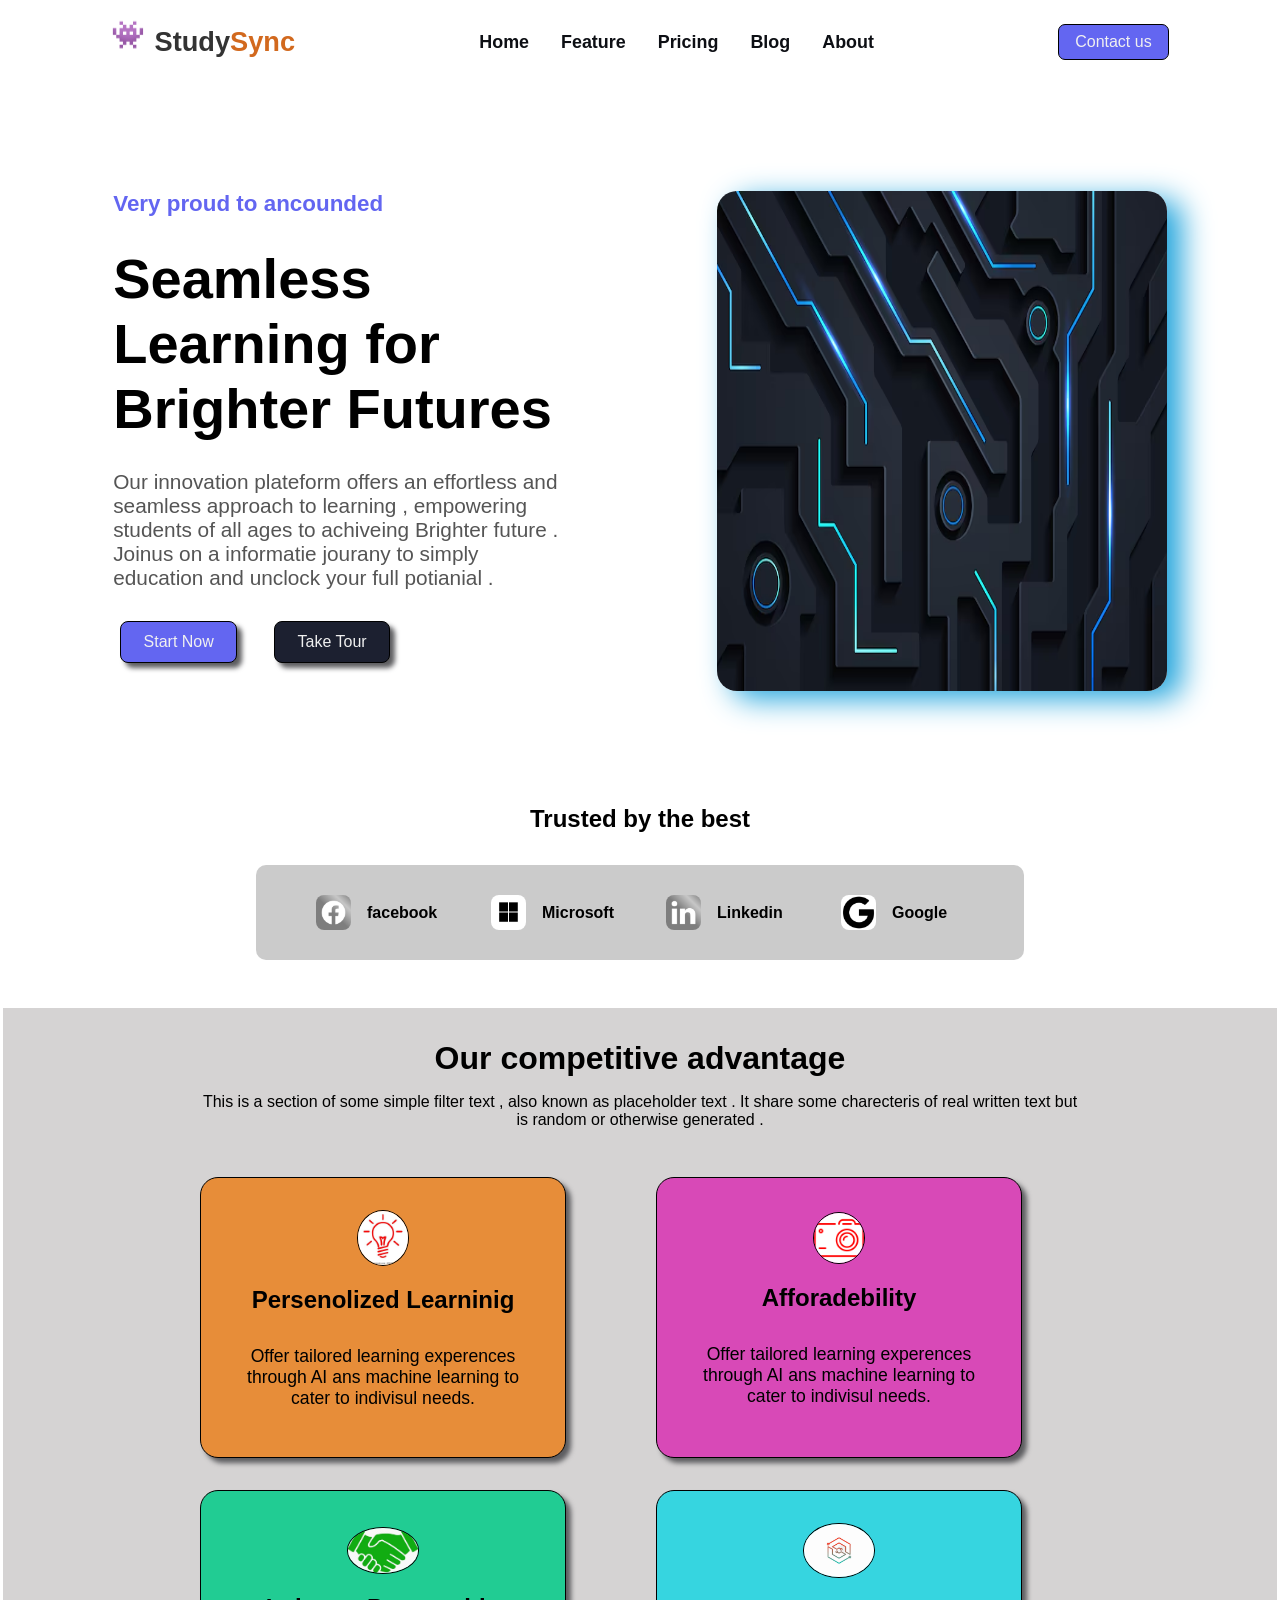
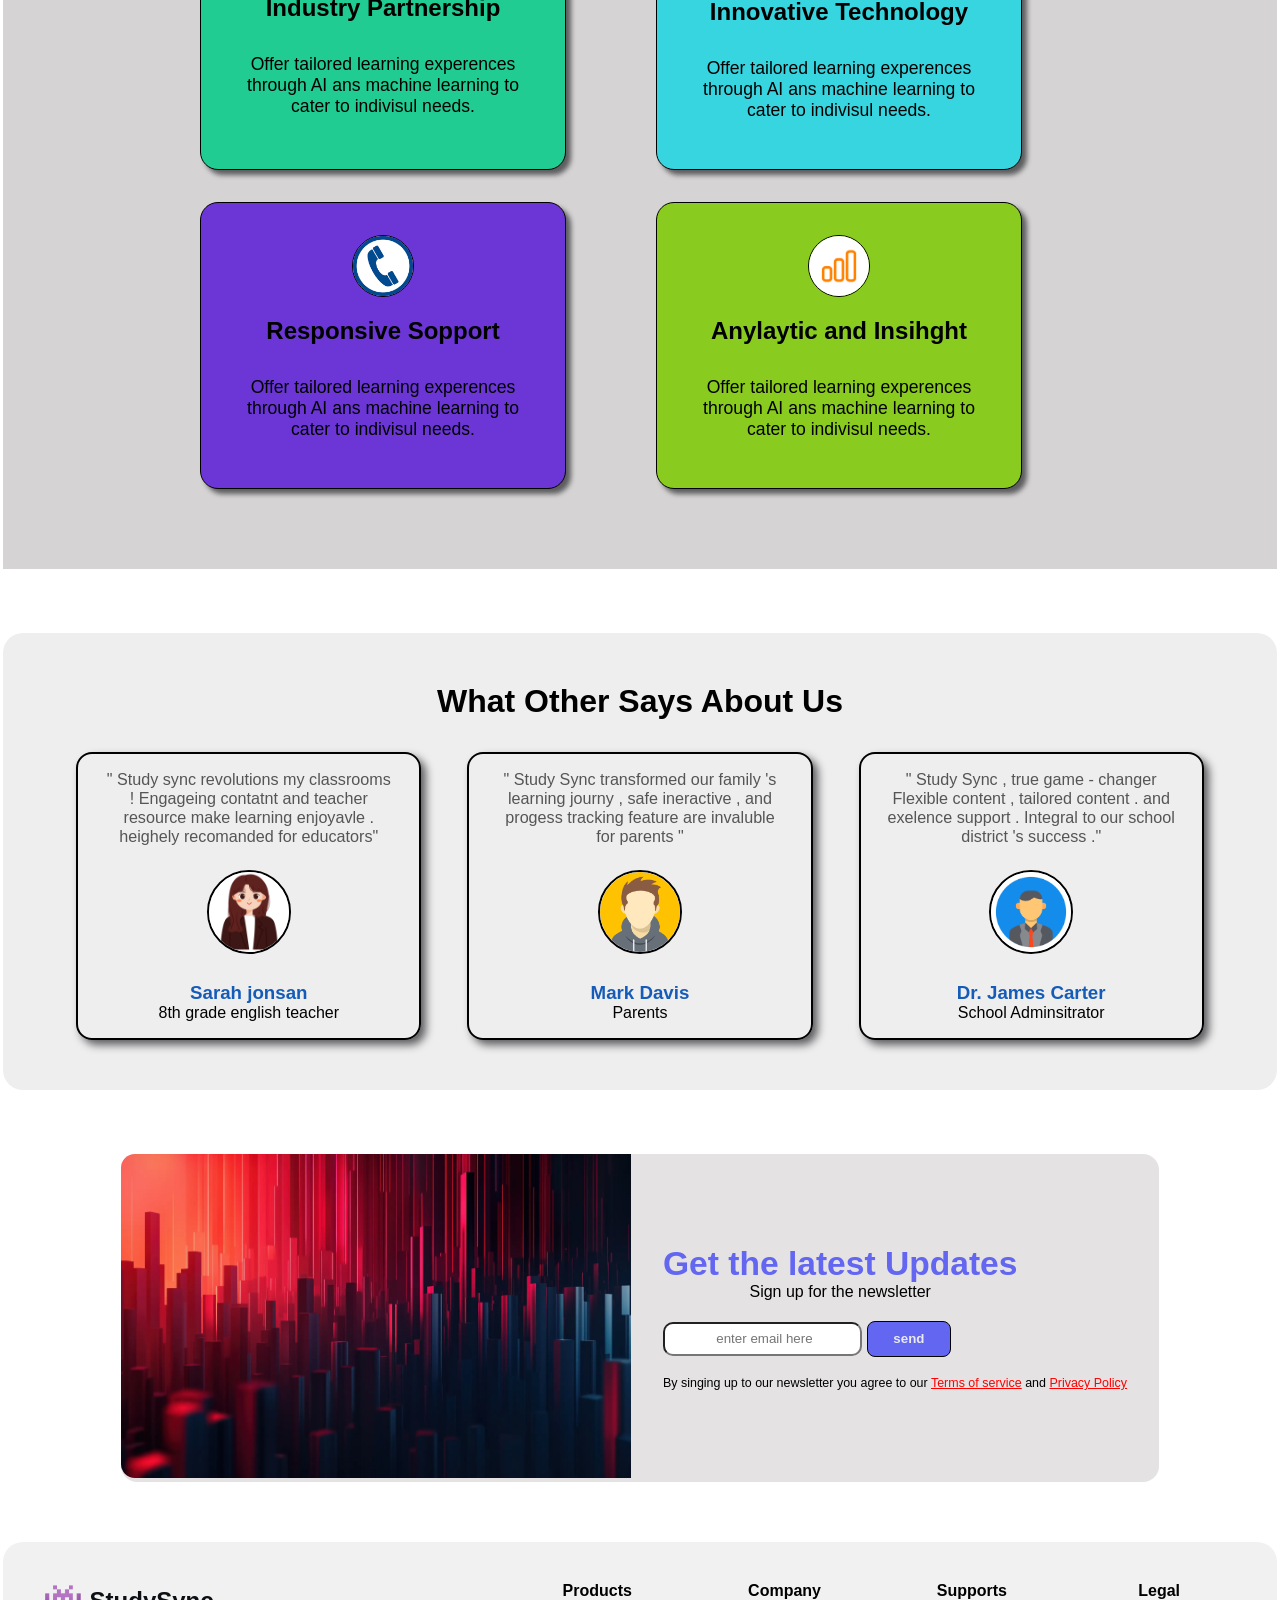
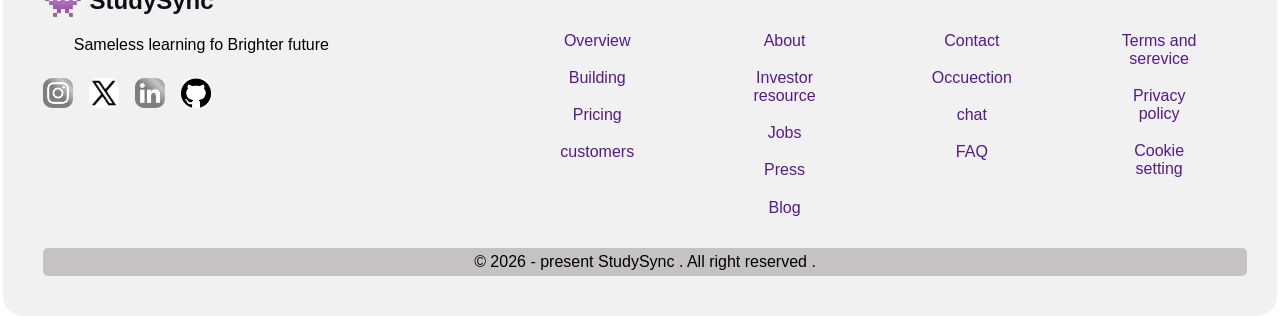
==== index.html @ 914962c2 "Rename pro3.html to index.html" ====
<!DOCTYPE html>
<html lang="en">

<head>
    <meta charset="UTF-8">
    <meta name="viewport" content="width=device-width, initial-scale=1.0">
    <title>Project3</title>
    <link rel="stylesheet" href="pro3.css">
</head>

<body>


    <div class="header">

        <header class="header_content">

            <a href="#logo" class="logo">

                <span class="logo-icon"> 👾</span>

                <!--   <img src="" alt=""   class="logo-icon"> -->


                <div class="log-text">Study<span style="color :chocolate;">Sync </span> </div>

            </a>


            <nav class="nav">

                <a href="#Home" class="nav-link">Home</a>
                <a href="#Feature" class="nav-link">Feature</a>
                <a href="#Pricing" class="nav-link">Pricing</a>
                <a href="#blog" class="nav-link">Blog</a>
                <a href="#about" class="nav-link">About</a>

            </nav>

            <a href="#contact" class="contact-button">
                Contact us
            </a>


            <button class="menu-button">
                <img src="" alt="Lo" class="menu-icon">

            </button>

        </header>
    </div>


    <div class="hero">

        <section class="hero_content">

            <div class="contant_left">
                <p class="section_label"> Very proud to ancounded </p>

                <h1 class="section-title"> Seamless Learning for Brighter Futures </h1>

                <p class=" section-description">
                    Our innovation plateform offers an effortless and seamless approach to learning , empowering
                    students of all ages to
                    achiveing Brighter future . Joinus on a informatie jourany to simply education and unclock your full
                    potianial .
                </p>

                <div class="button-group">

                    <a href="#start" class="button1"> Start Now </a>
                    <a href="#tour" class="button2"> Take Tour </a>

                </div>


            </div>

            <div class="contant_right">
                <img src="web1.avif" alt="L" class="img_sec">
            </div>

        </section>

    </div>



    <div class="mini_hero">
        <h2>Trusted by the best</h2>

        <div class="company_grid">

            <div class="logo2">
                <img src="facebook.jpg" alt="L" class="logo_img">
                <span>facebook</span>
            </div>

            <div class="logo2">
                <img src="microsoft.png" alt="L" class="logo_img">
                <span>Microsoft</span>
            </div>

            <div class="logo2">
                <img src="linkedin.jpg" alt="L" class="logo_img">
                <span>Linkedin</span>
            </div>

            <div class="logo2">
                <img src="google.png" alt="L" class="logo_img">
                <span>Google</span>
            </div>

        </div>
    </div>



    <div class="feature_container">

        <div class="feature_content">

            <div class="main_info">
                <h2>
                    Our competitive advantage
                </h2>

                <p>
                    This is a section of some simple filter text , also known as placeholder text . It share some
                    charecteris of real
                    written text but is random or otherwise generated .
                </p>

            </div>

            <div class="feature_grid">

                <!-- card1 -->
                <div class="feature_card" id="card1">

                    <div class="img_container1">
                        <img src="bulb.jpg" alt="">
                    </div>

                    <div class="feature_info">
                        <h2>
                            Persenolized Learninig
                        </h2>

                        <p> Offer tailored learning experences through AI ans machine learning to
                            cater to indivisul needs.
                        </p>

                    </div>
                </div>

                <!-- card2 -->
                <div class="feature_card" id="card2">

                    <div class="img_container2">
                        <img src="afford.png" alt="">
                    </div>

                    <div class="feature_info">
                        <h2>
                            Afforadebility
                        </h2>

                        <p> Offer tailored learning experences through AI ans machine learning to
                            cater to indivisul needs.
                        </p>

                    </div>
                </div>


                <!-- card3 -->
                <div class="feature_card" id="card3">

                    <div class="img_container3">
                        <img src="partrr.jpg" alt="">
                    </div>

                    <div class="feature_info">
                        <h2>
                            Industry Partnership
                        </h2>

                        <p> Offer tailored learning experences through AI ans machine learning to
                            cater to indivisul needs.
                        </p>

                    </div>
                </div>


                <!-- card4 -->
                <div class="feature_card" id="card4">

                    <div class="img_container4">
                        <img src="tech.jpg" alt="">
                    </div>

                    <div class="feature_info">
                        <h2>
                            Innovative Technology
                        </h2>

                        <p> Offer tailored learning experences through AI ans machine learning to
                            cater to indivisul needs.
                        </p>

                    </div>
                </div>

                <!-- card5 -->
                <div class="feature_card" id="card5">

                    <div class="img_container5">
                        <img src="contact.png" alt="">
                    </div>

                    <div class="feature_info">
                        <h2>
                            Responsive Sopport
                        </h2>

                        <p> Offer tailored learning experences through AI ans machine learning to
                            cater to indivisul needs.
                        </p>

                    </div>
                </div>

                <!-- card6 -->
                <div class="feature_card" id="card6">

                    <div class="img_container6">
                        <img src="growth.png" alt="">
                    </div>

                    <div class="feature_info">
                        <h2>
                            Anylaytic and Insihght
                        </h2>

                        <p> Offer tailored learning experences through AI ans machine learning to
                            cater to indivisul needs.
                        </p>

                    </div>
                </div>
            </div>

        </div>



    </div>




    <div class="testimonial_container">
        <div class="testimonial_content">

            <h2 class="tes-head"> What Other Says About Us</h2>

            <div class="testimonila-grid">

                <!-- card1 -->
                <div class="testimonial-card">
                    <div class="testimonial-text">
                        " Study sync revolutions my classrooms ! Engageing contatnt and teacher resource make learning
                        enjoyavle . heighely recomanded for educators"
                    </div>

                    <div class="testimonial-avatar">
                        <img src="avatar1.png" alt="" class="avatar">
                    </div>

                    <div class="testimonial-detail">
                        <h3> Sarah jonsan</h3>

                        <p> 8th grade english teacher </p>

                    </div>

                </div>



                <!-- card2 -->
                <div class="testimonial-card">
                    <div class="testimonial-text">
                        " Study Sync transformed our family 's learning journy , safe ineractive , and
                        progess tracking feature are invaluble for parents "
                    </div>

                    <div class="testimonial-avatar">
                        <img src="avatar.png" alt="" class="avatar">
                    </div>

                    <div class="testimonial-detail">
                        <h3> Mark Davis</h3>

                        <p> Parents</p>

                    </div>

                </div>




                <!-- card3 -->
                <div class="testimonial-card">
                    <div class="testimonial-text">
                        " Study Sync , true game - changer Flexible content , tailored content . and exelence support .
                        Integral to our school district 's success ."
                    </div>

                    <div class="testimonial-avatar">
                        <img src="avatar3.png" alt="" class="avatar">
                    </div>

                    <div class="testimonial-detail">
                        <h3> Dr. James Carter</h3>

                        <p> School Adminsitrator</p>

                    </div>

                </div>
            </div>

        </div>
    </div>



    <div class="newsletter-container">

        <div class="newsletter-content">

            <!-- left part -->
            <div class="news-left">
                <img src="web2.webp" alt="" loading="lazy">
            </div>


            <!-- right part -->
            <div class="news-right">
                <div class="news-info">
                    <h2 class="news-title">
                        Get the latest Updates
                    </h2>

                    <p class="news-para">
                        Sign up for the newsletter
                    </p>



                </div>

                <form action="" class="news-form">
                    <input type="text" class="news-input" placeholder=" enter email here">

                    <button class="send-button">
                        send
                    </button>
                </form>


                <div class="privacy-policy">
                    By singing up to our newsletter you agree to our
                    <a href=""> Terms of service</a>

                    and

                    <a href=""> Privacy Policy </a>
                </div>
            </div>


        </div>
    </div>


    <div class="footer-container">
        <footer class="footer">

            <div class="footer-top">
                <div  class=" footer-top-top">
                    <a href="" class="logo-link">
                        <span>👾</span>
                        StudySync
                    </a>

                    <p class="filler-text">Sameless learning fo Brighter future </p>

                </div>

                <div class="socials">

                    <a href="socials-link">
                        <img src="instalogo.jpg" alt="" class="social-icon">
                    </a>


                    <a href="socials-link">
                        <img src="twiter.png" alt="" class="social-icon">
                    </a>


                    <a href="socials-link">
                        <img src="linkedin.jpg" alt="" class="social-icon">
                    </a>


                    <a href="socials-link">
                        <img src="gitlogo.png" alt="" class="social-icon">
                    </a>

                </div>

            </div>

            <div class="footer-grid">

                <!-- colum-1 -->
                <div class="footer-grid-colums">
                    <div class="footer-grid-heading">
                        Products
                    </div>

                    <ul class="footer-link-list">
                        <li>
                            <a href=""> Overview</a>
                        </li>


                        <li>
                            <a href=""> Building</a>
                        </li>


                        <li>
                            <a href=""> Pricing </a>
                        </li>


                        <li>
                            <a href=""> customers</a>
                        </li>

                    </ul>
                </div>

                <!-- colum-2 -->
                <div class="footer-grid-colums">
                    <div class="footer-grid-heading">
                        Company
                    </div>

                    <ul class="footer-link-list">
                        <li>
                            <a href=""> About </a>
                        </li>


                        <li>
                            <a href=""> Investor resource</a>
                        </li>


                        <li>
                            <a href=""> Jobs</a>
                        </li>


                        <li>
                            <a href=""> Press</a>
                        </li>


                        <li>
                            <a href=""> Blog</a>
                        </li>

                    </ul>
                </div>

                <!-- colum-3 -->
                <div class="footer-grid-colums">
                    <div class="footer-grid-heading">
                        Supports
                    </div>

                    <ul class="footer-link-list">
                        <li>
                            <a href=""> Contact </a>
                        </li>


                        <li>
                            <a href=""> Occuection</a>
                        </li>


                        <li>
                            <a href=""> chat</a>
                        </li>


                        <li>
                            <a href=""> FAQ</a>
                        </li>

                    </ul>
                </div>


                <!-- colum-4 -->
                <div class="footer-grid-colums">
                    <div class="footer-grid-heading">
                        Legal
                    </div>

                    <ul class="footer-link-list">
                        <li>
                            <a href=""> Terms and serevice </a>
                        </li>


                        <li>
                            <a href=""> Privacy policy </a>
                        </li>


                        <li>
                            <a href=""> Cookie setting </a>
                        </li>



                    </ul>
                </div>

            </div>

        </footer>

        <div class="footer-copyright">
            © 2026 - present StudySync . All right reserved .
        </div>
    </div>


</body>

</html>
---- pro3.css ----
:root {
  --bg: #0d0f14;
  --surface: #151820;
  --card: #1c2030;
  --border: #252a3a;
  --accent: #5b8dee;
  --text: #e8eaf0;
  --muted: #6b7280;
  --tag-bg: #1e2535;

  --primary-color: #6366f1;
  --accent-color: #3f83f8;
  --text-color: #333333;
  --link-color: #2563eb;
  --bachground-color: #ffffff;
  --light-gray: #f0f0f0;
  --gray: #808080;
  --dark-gray: #555;
}

* {
  padding: 0;
  margin: 0;
  text-decoration: none;
  font-family: "Inter", sans-serif;
}

body {
  height: 100vh;
  text-align: center;
  background-color: var(--bachground-color);
  padding: 0.2rem;
}

.header_content {
  display: flex;
  margin: 0 auto;
  max-width: 1280px;
  align-items: center;
  padding: 1rem;
  justify-content: space-around;
}

.logo {
  display: flex;
  flex-direction: row;
  align-items: center;
  font-size: 1.7rem;
  font-weight: 600;
  color: var(--text-color);
  text-decoration: none;
  gap: 0.7rem;
}

.logo-icon {
  height: 2.875rem;
  width: 2rem;
}

.logo-text {
  font-size: 2rem;
}

.nav {
  display: none;
  gap: 2rem;
}

@media screen and (min-width: 780px) {
  .nav {
    display: flex;
  }
}

.nav-link {
  color: #0d0f14;
  font-size: 1.12rem;
  font-weight: 600;
  transform: color 0.1s;
}

.nav-link:hover {
  color: var(--accent);
}

.contact-button {
  display: none;
  color: var(--light-gray);
  border: 1px solid black;
  background-color: var(--primary-color);
  padding: 0.5rem 1rem;

  border-radius: 7px;
}

@media screen and (min-width: 780px) {
  .contact-button {
    display: flex;
  }
}

.contact-button:hover {
  border: 2px solid orangered;
}

.menu-button {
  display: none;
  border-radius: 4px;
}

@media screen and (max-width: 780px) {
  .menu-button {
    display: block;
  }
}

.menu-icon {
  height: 1.5rem;
  width: 1.5rem;
}

.img_sec {
  height: 500px;
  width: 450px;
  border-radius: 20px;
  box-shadow: 15px 8px 30px rgb(33, 164, 220);
  transition-duration: 0.6s;
}






.hero_content {
  max-width: 1280px;
  gap: 3rem;
  display: flex;
  flex-direction: column;
  justify-content: center;
}

.hero {
  padding: 10px;
  margin: 100px;
}

.contant_left {
  width: 600px;
  animation: slide_form 1.4s ease forwards;
  opacity: 0;
}

@keyframes slide_form {
  0% {
    opacity: 0;
    transform: translateX(-100%);
  }

  100% {
    opacity: 1;
    transform: translateX(0);
  }
}

.section_label {
  text-align: center;
  color: #6366f1;
  font-size: 1.4rem;
  font-weight: 600;
}

.section-description {
  text-align: center;
  font-size: 1.3rem;
  color: var(--dark-gray);
}

.section-title {
  text-align: center;
  font-size: 3.5rem;
}

.contant_left {
  display: flex;
  flex-direction: column;
  justify-content: center;
  gap: 1rem;
}

.button-group {
  display: flex;
  justify-content: center;
  /*  justify-content: space-around; */
   gap: 0rem;
}

.button1 {
  border: 1px solid black;
  background: var(--primary-color);
  padding: 0.7rem 1.4rem;
  border-radius: 8px;
  margin: 2px 7px;
  color: #f0f0f0;
  box-shadow: 5px 5px 5px  rgb(93, 93, 96);
  transition-duration: 0.2s;
}

.button2 {
  color: #f0f0f0;
  border: 1px solid black;
  background: var(--card);
  padding: 0.7rem 1.4rem;
  border-radius: 8px;
  margin: 2px 30px;
    box-shadow: 5px 5px 5px  rgb(93, 93, 96);  
    transition-duration: 0.2s;
}



.button1:hover {
  transform: scale(1.06);
}

.button2:hover {
  transform: scale(1.06);
}

img:hover {
  transform: scale(1.01);
}

@media screen and (min-width:800px){
  .hero_content{
    flex-direction: row ;
    gap: 9rem;
    
  }


  .contant_left{
    justify-content: left;
    gap: 1.8rem;
  }

   .section_label {
    text-align: left;
   }

   .section-description {
     text-align: left;
   }

   .section-title {
    
      text-align: left; }

  .button-group {
    justify-content: left;
  }

}


.mini_hero{
  display: flex;
  flex-direction: column;
  width: 100%;
  gap: 2rem;
  justify-content: center;
  align-items: center;
  margin-top: 2rem;
  animation: slide_form  1s ease forwards;
  margin-bottom: 3rem;
}

.company_grid{
  display: grid;
  grid-template-columns: repeat(2, 1fr);
  gap: 2rem;
  background: rgba(128, 128, 128, 0.41);
  border-radius: 10px;
  padding: 1rem;
  padding: 10px 50px;
  
}

.logo2{
  margin: 20px 10px;
  display: flex;
  align-items: center;
  gap: 1rem;
}

.logo2 span {
  font-size: 1rem;
  font-weight: 600;
}

@media screen and (min-width:700px) {
  .company_grid{
    grid-template-columns: repeat(4 ,1fr);
  }
  
}

.logo_img{
  width: 35px;
  height: 35px;
  border-radius: 8px;
  
}





 .feature_container{
  background: #96929266;
  padding-top: 2rem;
  padding-bottom: 5rem;
  display: flex;
  justify-content: center;
  margin: auto;
  
  
 }

.feature_grid{
  display: grid;
  grid-template-columns: repeat(2,1fr);
  gap: 2rem ;
  justify-content: center;


}

@media screen and (max-width:760px) {
   
  .feature_grid{
  grid-template-columns: repeat(1,1fr);
}
}

.feature_content{
  max-width: 880px;
  display: flex;
  flex-direction: column;
  justify-content: center;
  gap: 3rem;
}

.main_info{
  display: flex;
  flex-direction: column;
  align-items: center;
  justify-content: center;
  gap: 1rem;

}

.main_info h2{
  font-size: 2rem;
}


.feature_card{
  border: 1px solid black;
  border-radius: 18px;
  display: flex;
  align-items: center;
  justify-content: center;
  flex-direction: column;

  padding: 2rem;
    padding-bottom: 3rem;
  gap: 1rem;
  width: 300px;

   box-shadow: 5px 5px 5px  rgb(93, 93, 96);  
  

}

.feature_info{
  display: flex;
  flex-direction: column;
  gap: 2rem;
}

.feature_info p{
   font-size: 1.1rem;
}


 #card1{

  background: #e78d39;
 }


  #card2{
 background: #d849b7;
  
 }

  #card3{

  background: #21cc93;
 }


   #card4{

  background: #36d5e0;
 }


   #card5{
 background: #6c36d6;
  
 }

   #card6{
 background: #89cb1f;
  
 }




.img_container1 img{
  width: 50px;
  border-radius: 50%;
  border: 1.5px solid black;
}

.img_container2 img{
  width: 50px;
  border-radius: 50%;
  border: 1.5px solid black;
}

.img_container3 img{
  width: 70px;
  border-radius: 70%;
  border: 1.5px solid black;
}


.img_container4 img{
  width: 70px;
    border-radius: 90%;
    border: 1.5px solid black;
}

.img_container5 img{
  width: 60px;
    border-radius: 50%;
    border: 1.5px solid black;
}

.img_container6 img{
  width: 60px;
  border-radius: 50%;
  border: 1.5px solid black;
}






.testimonial_container{
    background: #96929227;
    padding: 50px;
    border-radius: 20px;
     margin : 4rem auto ;
     max-width: 1280px;
     justify-content: center;

}

.testimonial_content{

  display: flex;
  justify-content: center;
  flex-direction: column;
  gap: 2rem;

}

  


.tes-head{
    font-size: 2rem;
    font-weight: 600;
}

.testimonila-grid{
  display: grid;
  grid-template-columns: repeat(3,1fr);
  justify-content: center;
  place-items: center;

}



@media screen and (max-width:760px) {

  .testimonila-grid{
    grid-template-columns: repeat(1,1fr);
    gap: 1.8rem;
  }

}

.testimonial-text{
  font-size: 1.01rem;
  color: var(--dark-gray);
}

.testimonial-card{
 display: flex;
 width: 290px;
 flex-direction: column;
 border: 2px solid black;
 border-radius: 16px;
 padding: 1rem 1.6rem;
 gap: 1.5rem;
 
 box-shadow: 5px 5px 9px  rgb(93, 93, 96);  
 transition-duration: 0.3s;

}

.testimonial-card:hover{
   transform: scale(1.02);
   box-shadow: 4px 4px  8px rgb(65, 156, 216);
}

.avatar{
  border: 2px solid black;
  border-radius: 50%;
  width: 80px;
}



.testimonial-detail h3{
  color: #155cb9;
}




.newsletter-container{
 margin: 0  auto; 
 width: 100%;
 max-width: 1300px;
 display: flex;
 justify-content: center;
 
}

.newsletter-content{
  display: flex;
  justify-content: center;
  align-items: center;
  background: #6b64642f;
  border-radius: 16px;
  

}

.news-left img{
  width: 510px;
  border-top-left-radius: 14px;
  border-bottom-left-radius: 14px;
  height: 36vh;
  padding-right: 1rem;
}

.news-right{
  display: flex;
  flex-direction: column;
  align-items: baseline;
  gap: 1.2rem;
  padding:  0px 1rem;
  padding-right: 2rem;
}

.news-info{
  display: flex;
  flex-direction: column;
}

.send-button{
  border: 1px solid black;
  padding: 0.6rem 1.6rem;
  border-radius: 8px;
  background:  #6366f1;
  color: var(--text);
  transition-duration: 0.1s;
  font-weight: 600;
}

.send-button:hover{
  transform: scale(1.04);
}

.news-input{
  width: 180px;
  padding: 0.48rem;
  border-radius: 10px;
  text-align: center;
}

.news-input:focus{
  border:#eb5325 ; 
  box-shadow: 0 3px 8px  black;
 
}

.news-title{
  color: var(--primary-color);
  font-size: 2.1rem;
}

.privacy-policy{
font-size: 0.78rem;
}

.privacy-policy a{
  text-decoration:underline;
  color: red
  
}

@media screen and (max-width:760px) {
  .news-left{
    display: none;
  }
  

  .newsletter-content{
    height: 20vh;
  } 

  
}



.footer-container{
   margin-top: 60px;
   background: #7773731a;
   border-radius: 20px;
   padding: 40px;
  padding: auto;
}

.footer{
  display: flex;
  flex-direction: row;
  gap: 10rem;
  justify-content: center;
}

.footer-top{
  display: flex;
  flex-direction: column;
  gap: 1.5rem;
  width: 400px;
}

.footer-top-top{
  display: flex;
  flex-direction: column;
  gap: 1rem;
  
  
}

.social-icon{
  width: 30px;
  border-radius: 9px;
}

.socials{
  display: flex;
  flex-direction: row;
  gap: 1rem;
}

.logo-link{
   display: flex;
   flex-direction: row;
   align-items: center;
   gap: 0.4rem;
   font-size: 1.5rem;
   font-weight: 600;
   color: #0d0f14;
}
.logo-link span{
  font-size: 2rem;
}

.footer-grid{
  display: grid;
  grid-template-columns: repeat(4 , 1fr);
  gap: 2rem;
}

.footer-grid-colums{
  display: flex;
  flex-direction: column;
}

.footer-link-list{
  padding: 1.4rem;
  list-style-type: none;
}

.footer-link-list li{
  padding: 0.6rem;
}

.footer-grid-heading{
  font-weight: 600;
}

.footer-copyright{
  background: #8984846e;
  max-width: 1900px;
   width:100%;
  margin: 0 auto;
  text-align: center;
  padding:  5px  ;
  border-radius: 5px;
}
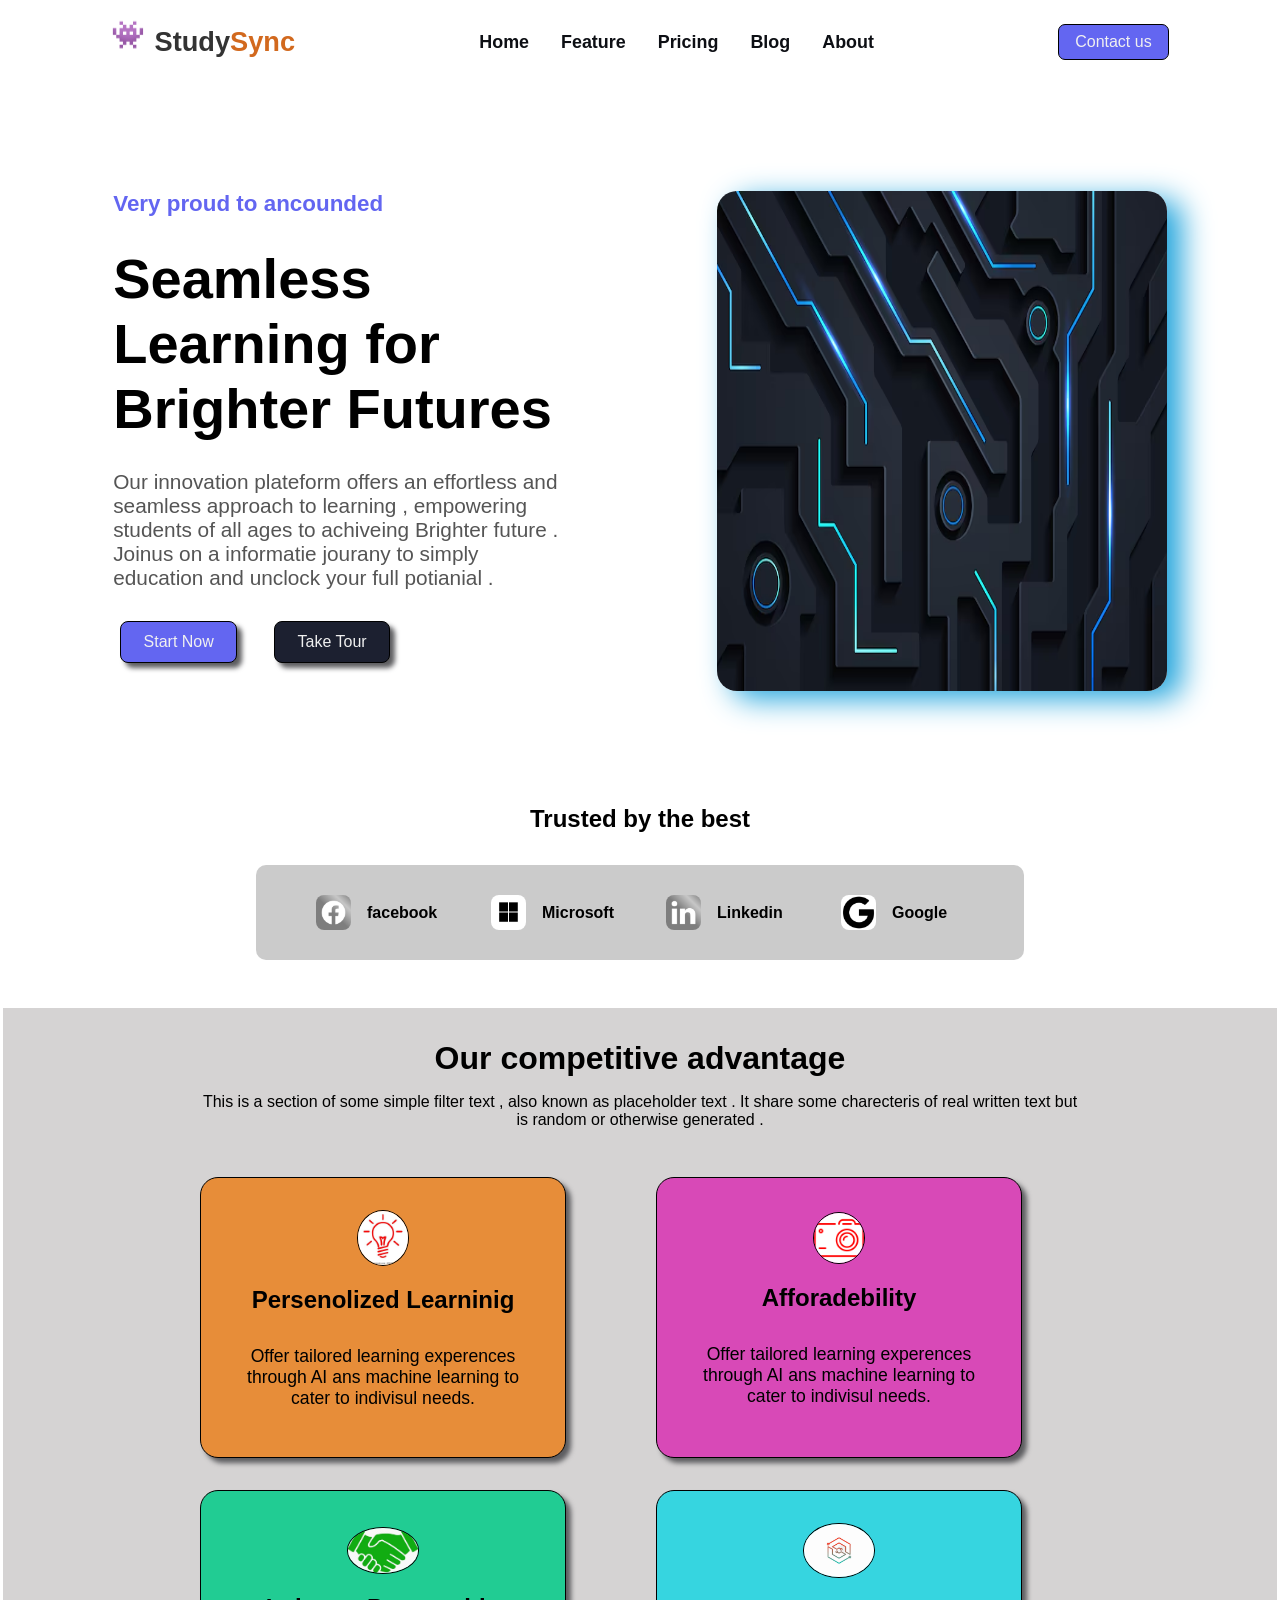
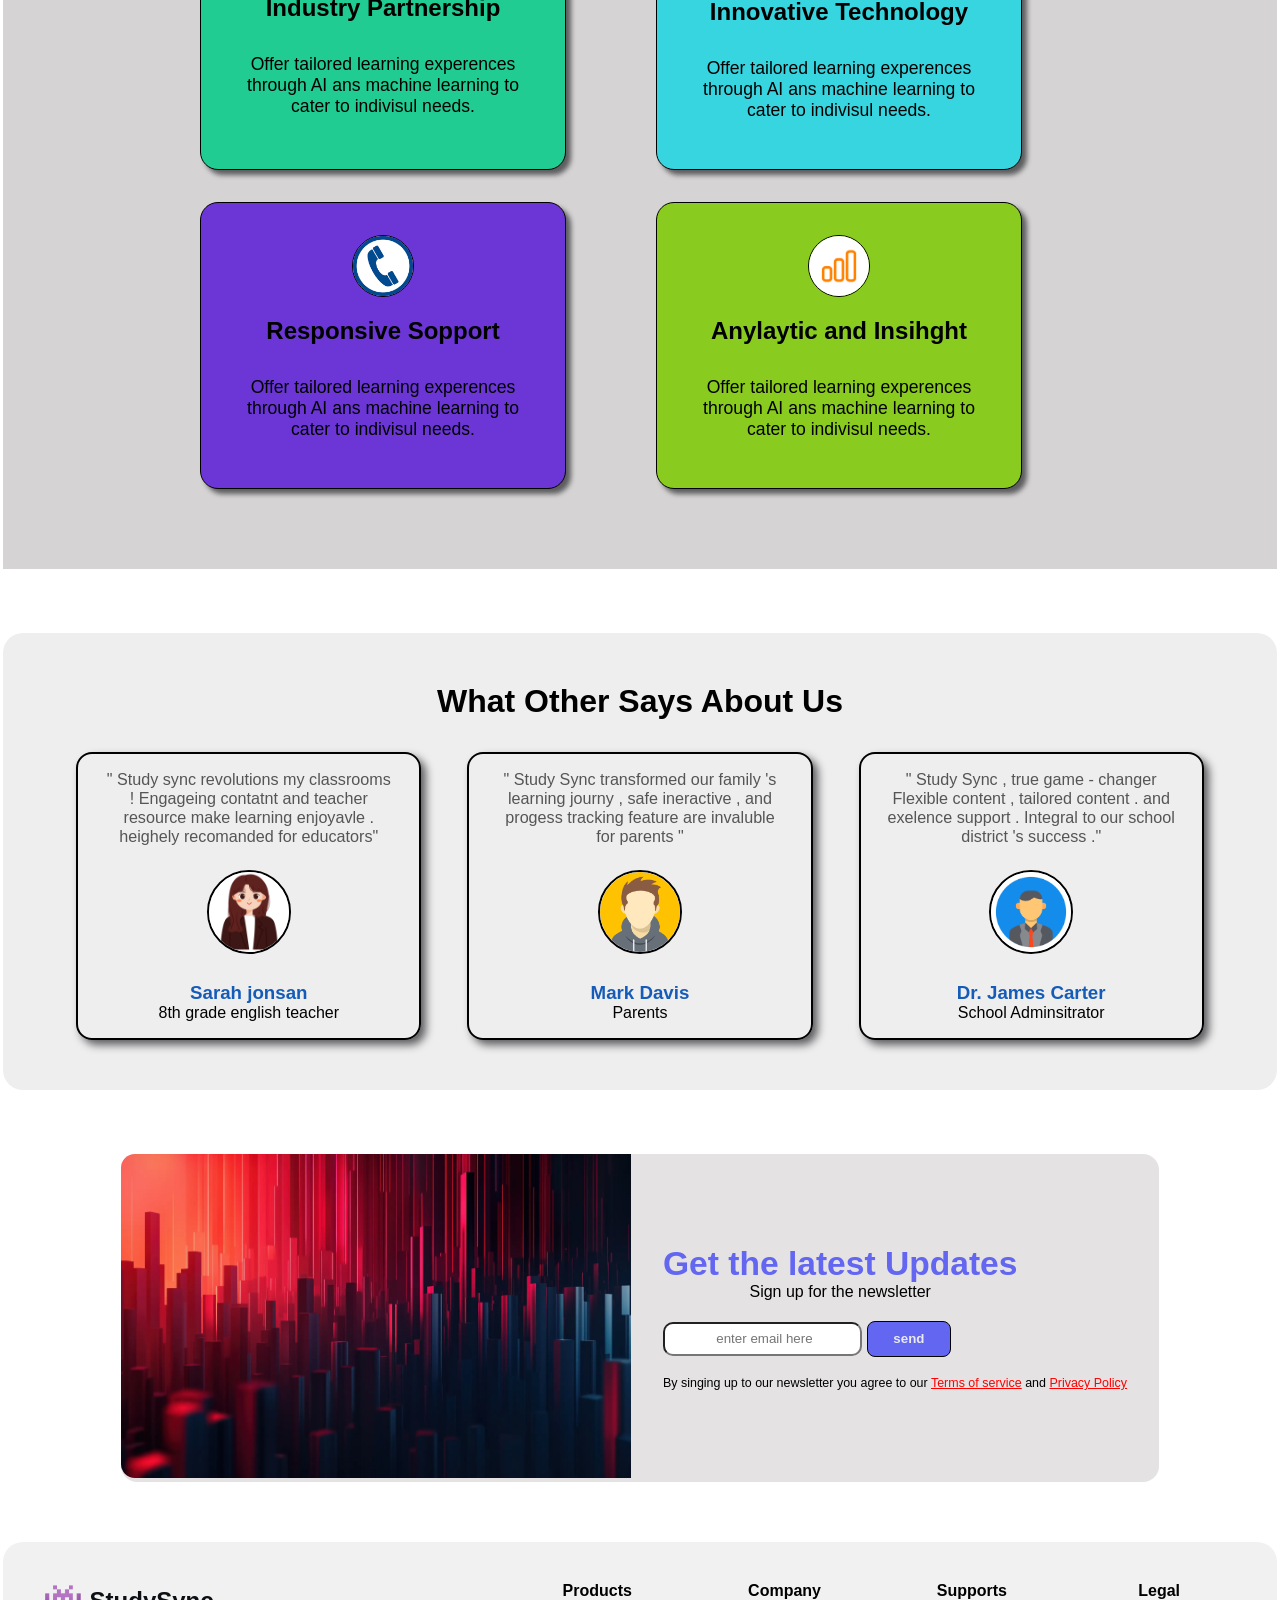
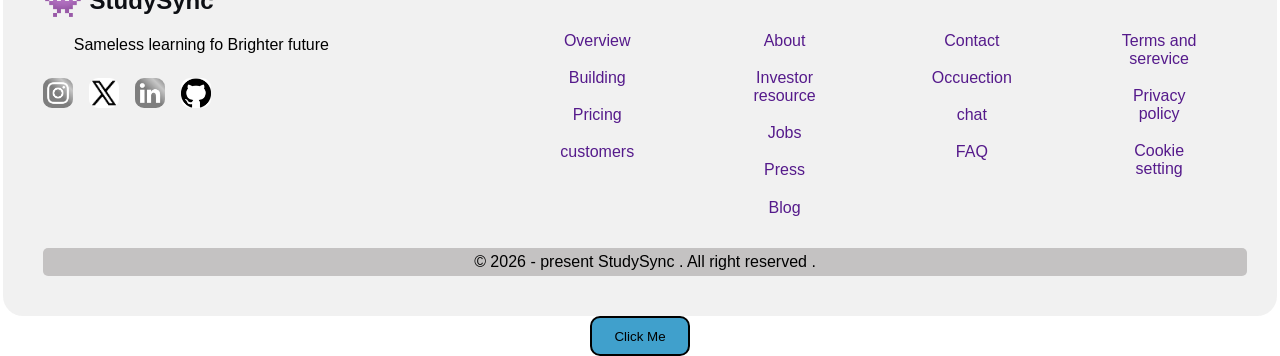
==== commit 3d2951e6: "add java script button" ====
--- a/index.html
+++ b/index.html
@@ -559,6 +559,9 @@
     </div>
 
 
+<button  id="welcomeButton">Click Me</button>
+<script src="script.js"></script>
+
 </body>
 
 </html>
--- a/pro3.css
+++ b/pro3.css
@@ -741,4 +741,12 @@
   text-align: center;
   padding:  5px  ;
   border-radius: 5px;
+}
+
+#welcomeButton{
+  border: 2px solid black ;
+  background: #40a0cc;
+  border-radius: 10px;
+  width: 100px;
+  height: 40px;
 }
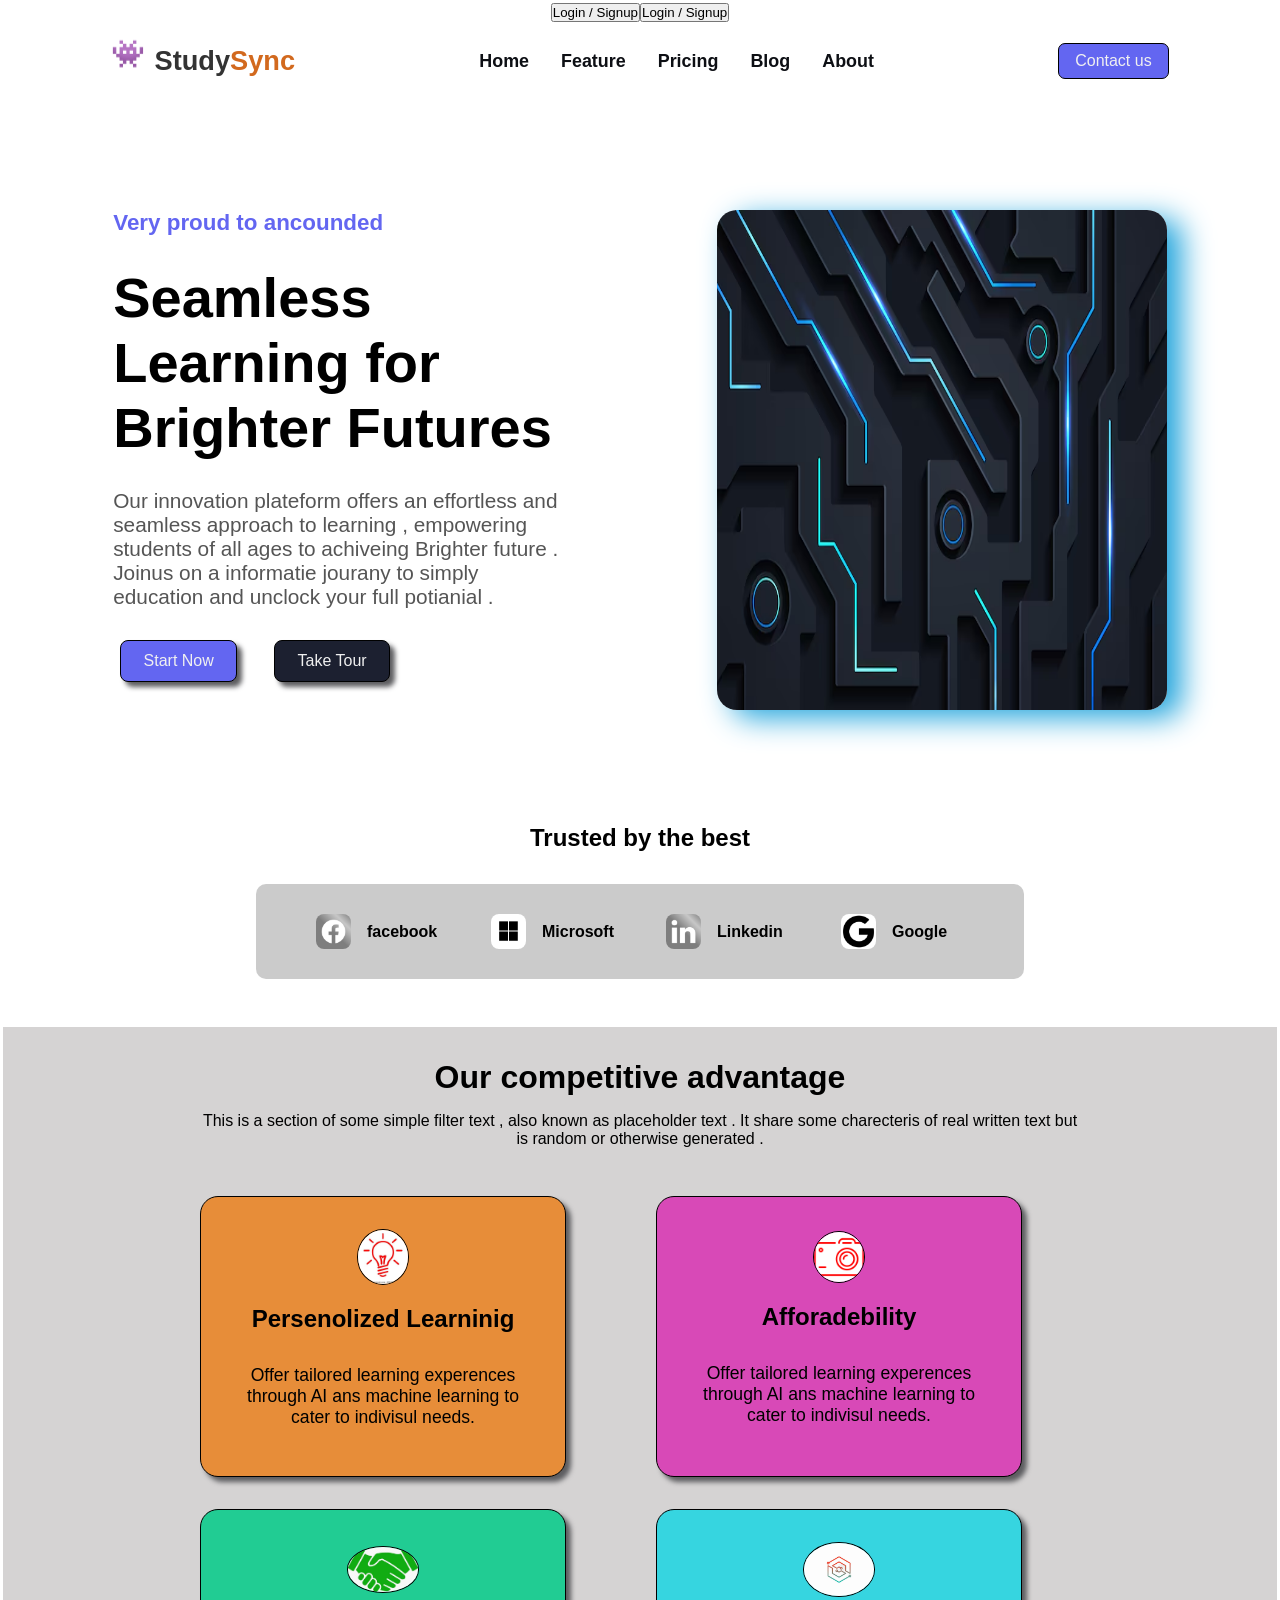
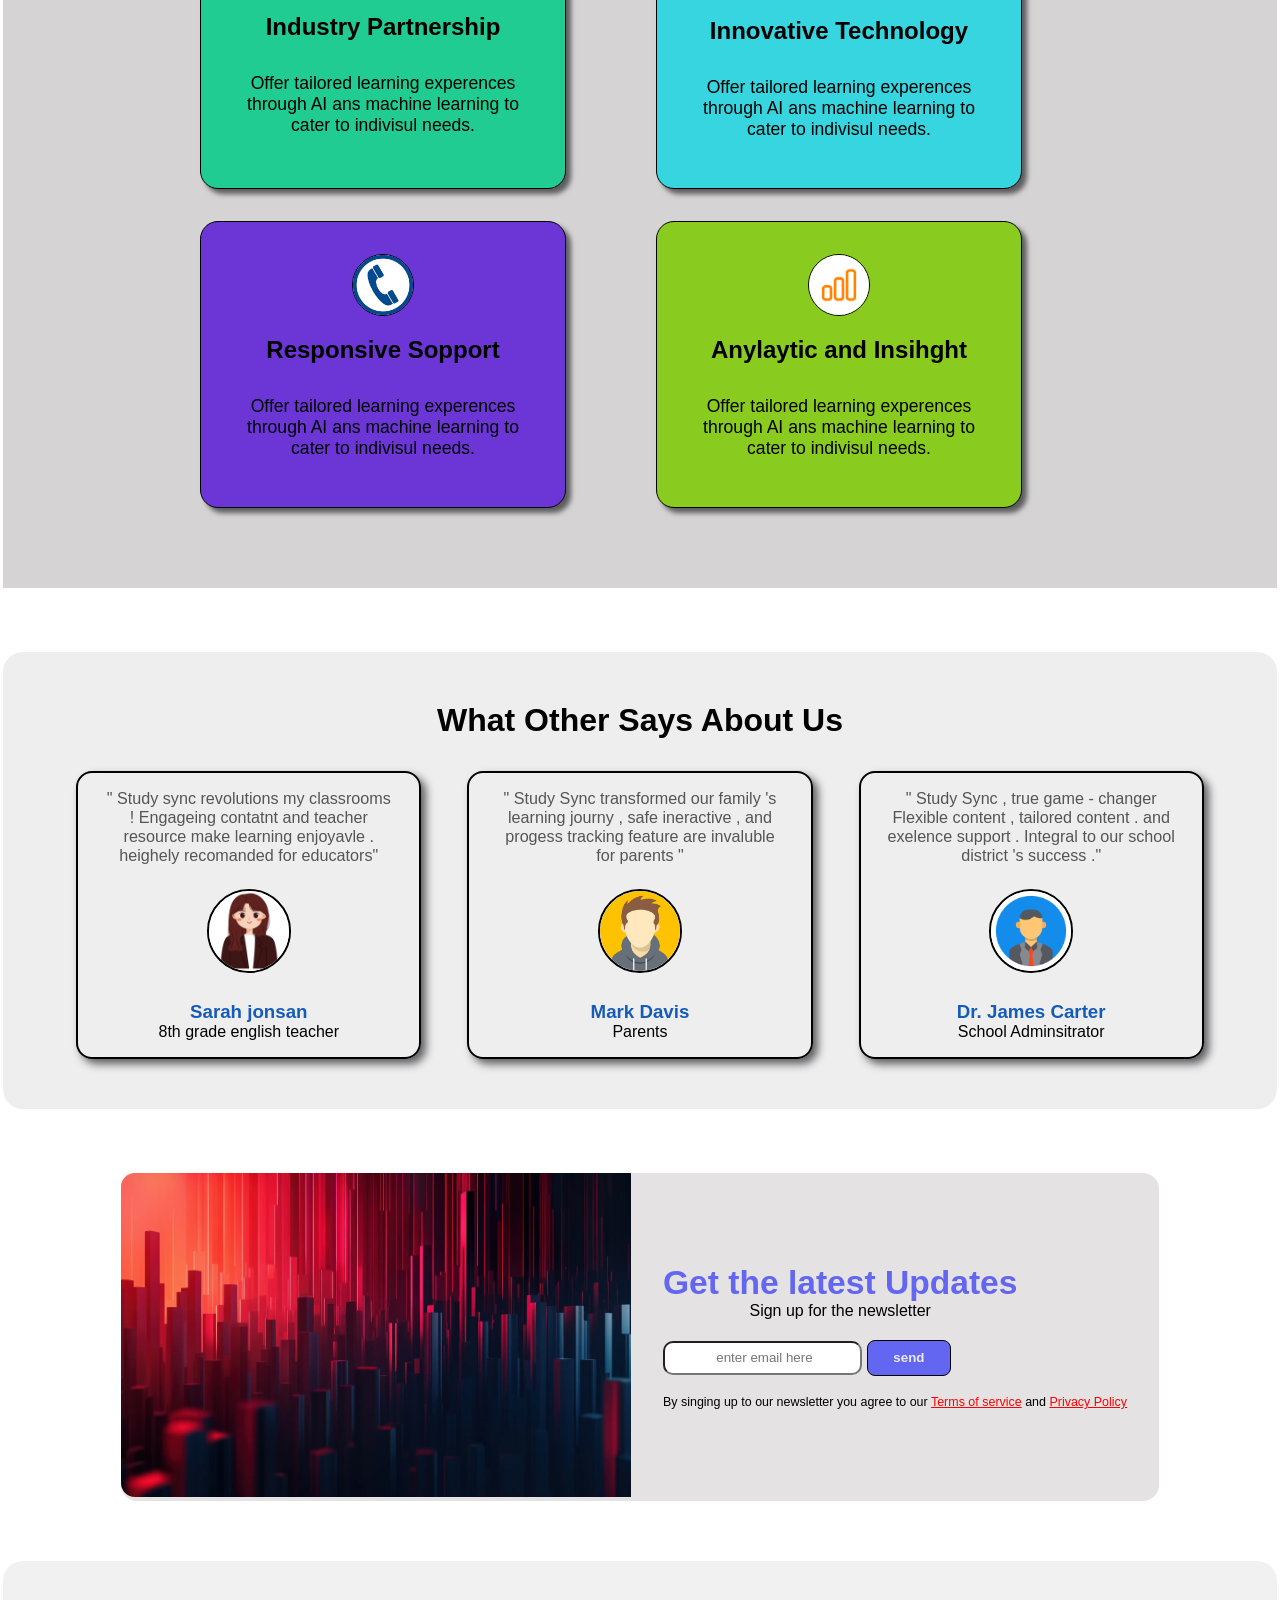
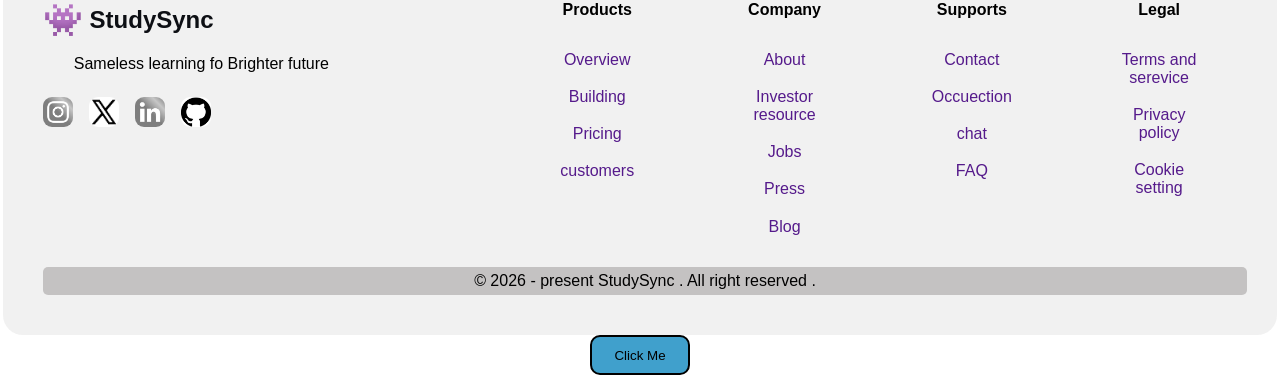
==== commit 878fcef8: "add login page" ====
--- a/index.html
+++ b/index.html
@@ -6,6 +6,7 @@
     <meta name="viewport" content="width=device-width, initial-scale=1.0">
     <title>Project3</title>
     <link rel="stylesheet" href="pro3.css">
+    <script src ="script.js" defer ></script>
 </head>
 
 <body>
@@ -562,6 +563,48 @@
 <button  id="welcomeButton">Click Me</button>
 <script src="script.js"></script>
 
+
+
+ <!--  login page  -->
+
+ <!-- Login / Signup Modal -->
+<div id="authModal" class="auth-modal">
+  <div class="auth-card">
+    <button id="closeAuth" class="close-btn" type="button">
+      &times;
+    </button>
+
+    <h2 id="formTitle">Create Account</h2>
+
+    <div class="auth-tabs">
+      <button id="signupTab" type="button">Sign Up</button>
+      <button id="loginTab" type="button">Login</button>
+    </div>
+
+    <form id="authForm">
+      <input id="authName" type="text"
+        placeholder="Full Name" required>
+
+      <input id="authEmail" type="email"
+        placeholder="Email Address" required>
+
+      <input id="authPassword" type="password"
+        placeholder="Password (minimum 6 characters)"
+        minlength="6" required>
+
+      <button id="submitAuth" type="submit">
+        Create Account
+      </button>
+
+      <p id="authMessage"></p>
+    </form>
+
+    <div id="profileArea" hidden>
+      <p id="welcomeMessage"></p>
+      <button id="logoutBtn" type="button">Logout</button>
+    </div>
+  </div>
+</div>
 </body>
 
 </html>
--- a/pro3.css
+++ b/pro3.css
@@ -749,4 +749,92 @@
   border-radius: 10px;
   width: 100px;
   height: 40px;
-}+}
+
+
+
+/*  login page  */
+
+
+.auth-modal {
+  display: none;
+  position: fixed;
+  inset: 0;
+  z-index: 9999;
+  background: rgba(0, 0, 0, 0.7);
+  justify-content: center;
+  align-items: center;
+  padding: 15px;
+}
+
+.auth-modal.show {
+  display: flex;
+}
+
+.auth-card {
+  position: relative;
+  width: 100%;
+  max-width: 380px;
+  padding: 28px;
+  background: white;
+  color: #222;
+  border-radius: 15px;
+  box-sizing: border-box;
+}
+
+.close-btn {
+  position: absolute;
+  top: 8px;
+  right: 12px;
+  font-size: 28px;
+  border: none;
+  background: none;
+  cursor: pointer;
+}
+
+.auth-tabs {
+  display: flex;
+  gap: 10px;
+  margin: 20px 0;
+  
+}
+
+.auth-tabs button,
+#submitAuth,
+#logoutBtn {
+  padding: 12px;
+  border: none;
+  border-radius: 7px;
+  background: chocolate;
+  color: white;
+  cursor: pointer;
+}
+
+.auth-tabs button {
+  flex: 1;
+}
+
+#authForm {
+  display: flex;
+  flex-direction: column;
+  gap: 12px;
+}
+
+#authForm input {
+  padding: 12px;
+  border: 1px solid #ccc;
+  border-radius: 7px;
+}
+
+#authMessage {
+  overflow-wrap: anywhere;
+}
+
+#authMessage.error {
+  color: red;
+}
+
+#authMessage.success {
+  color: green;
+}
+
